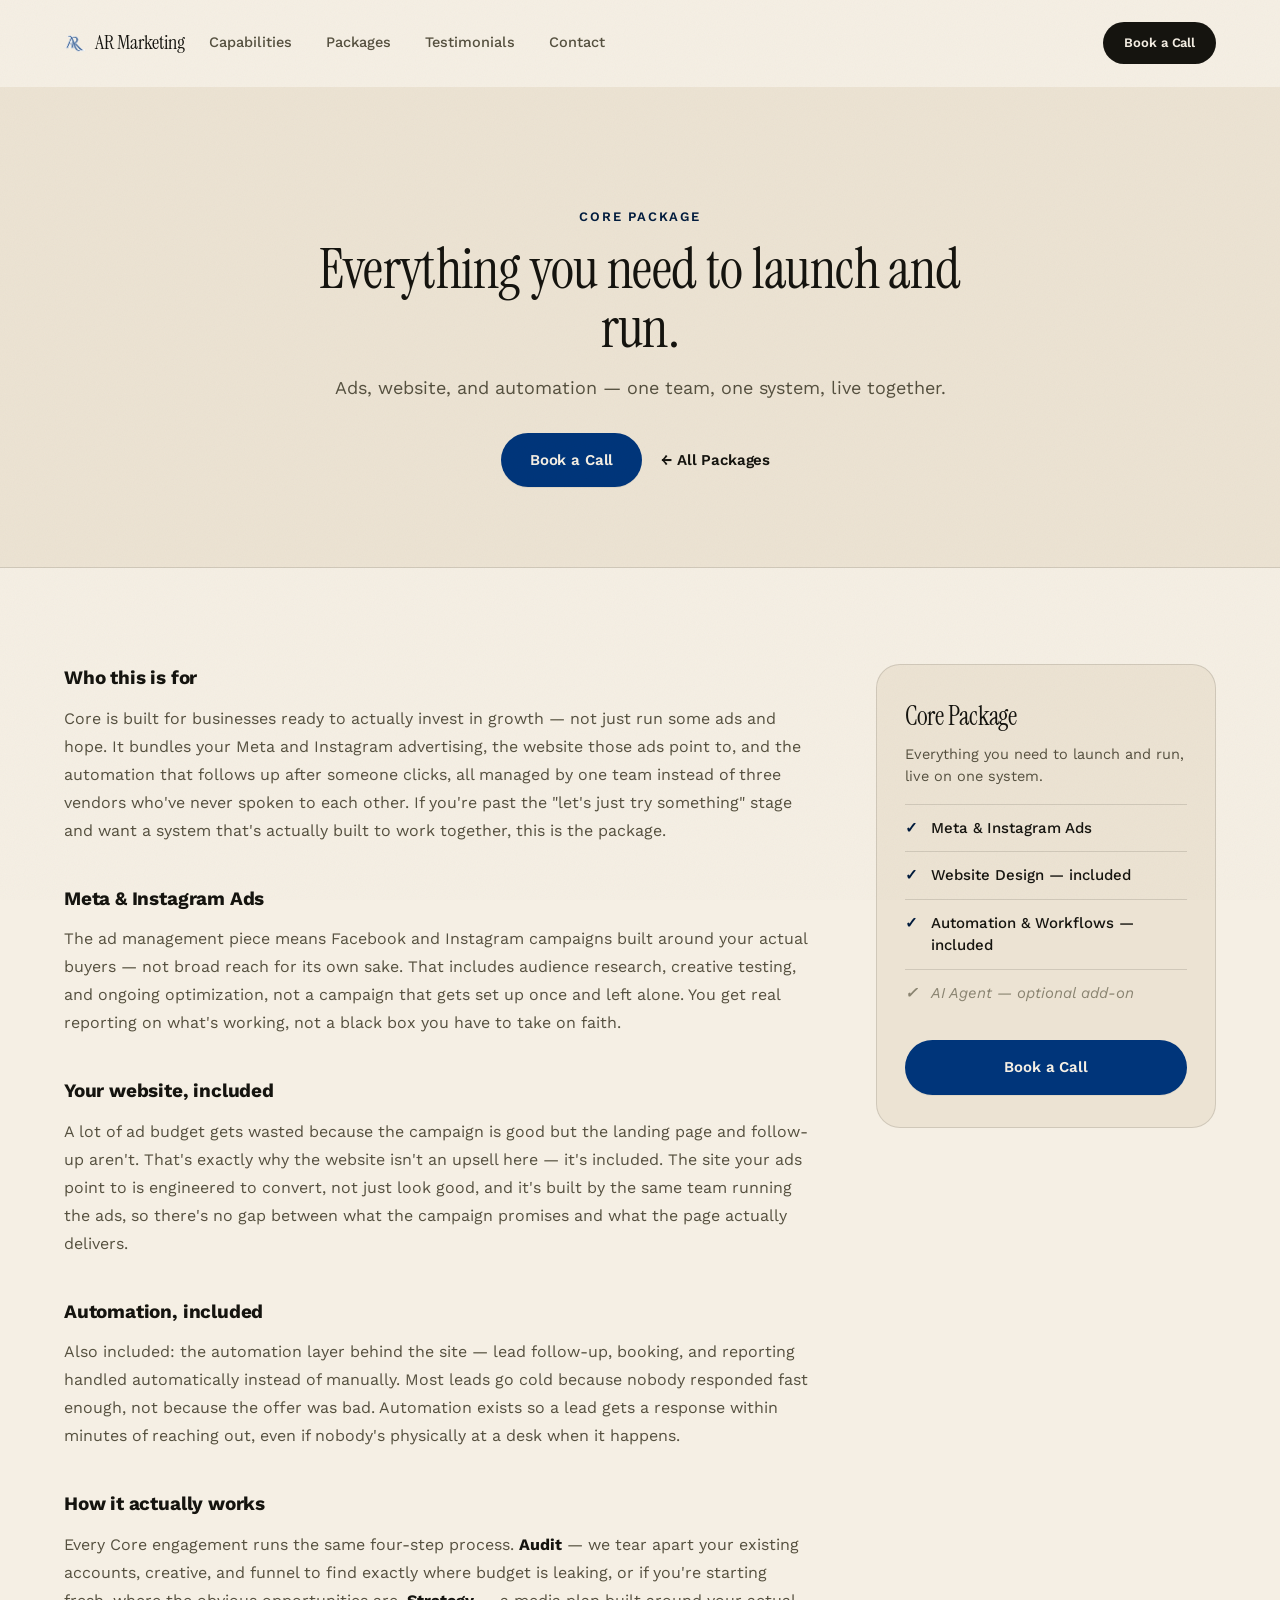
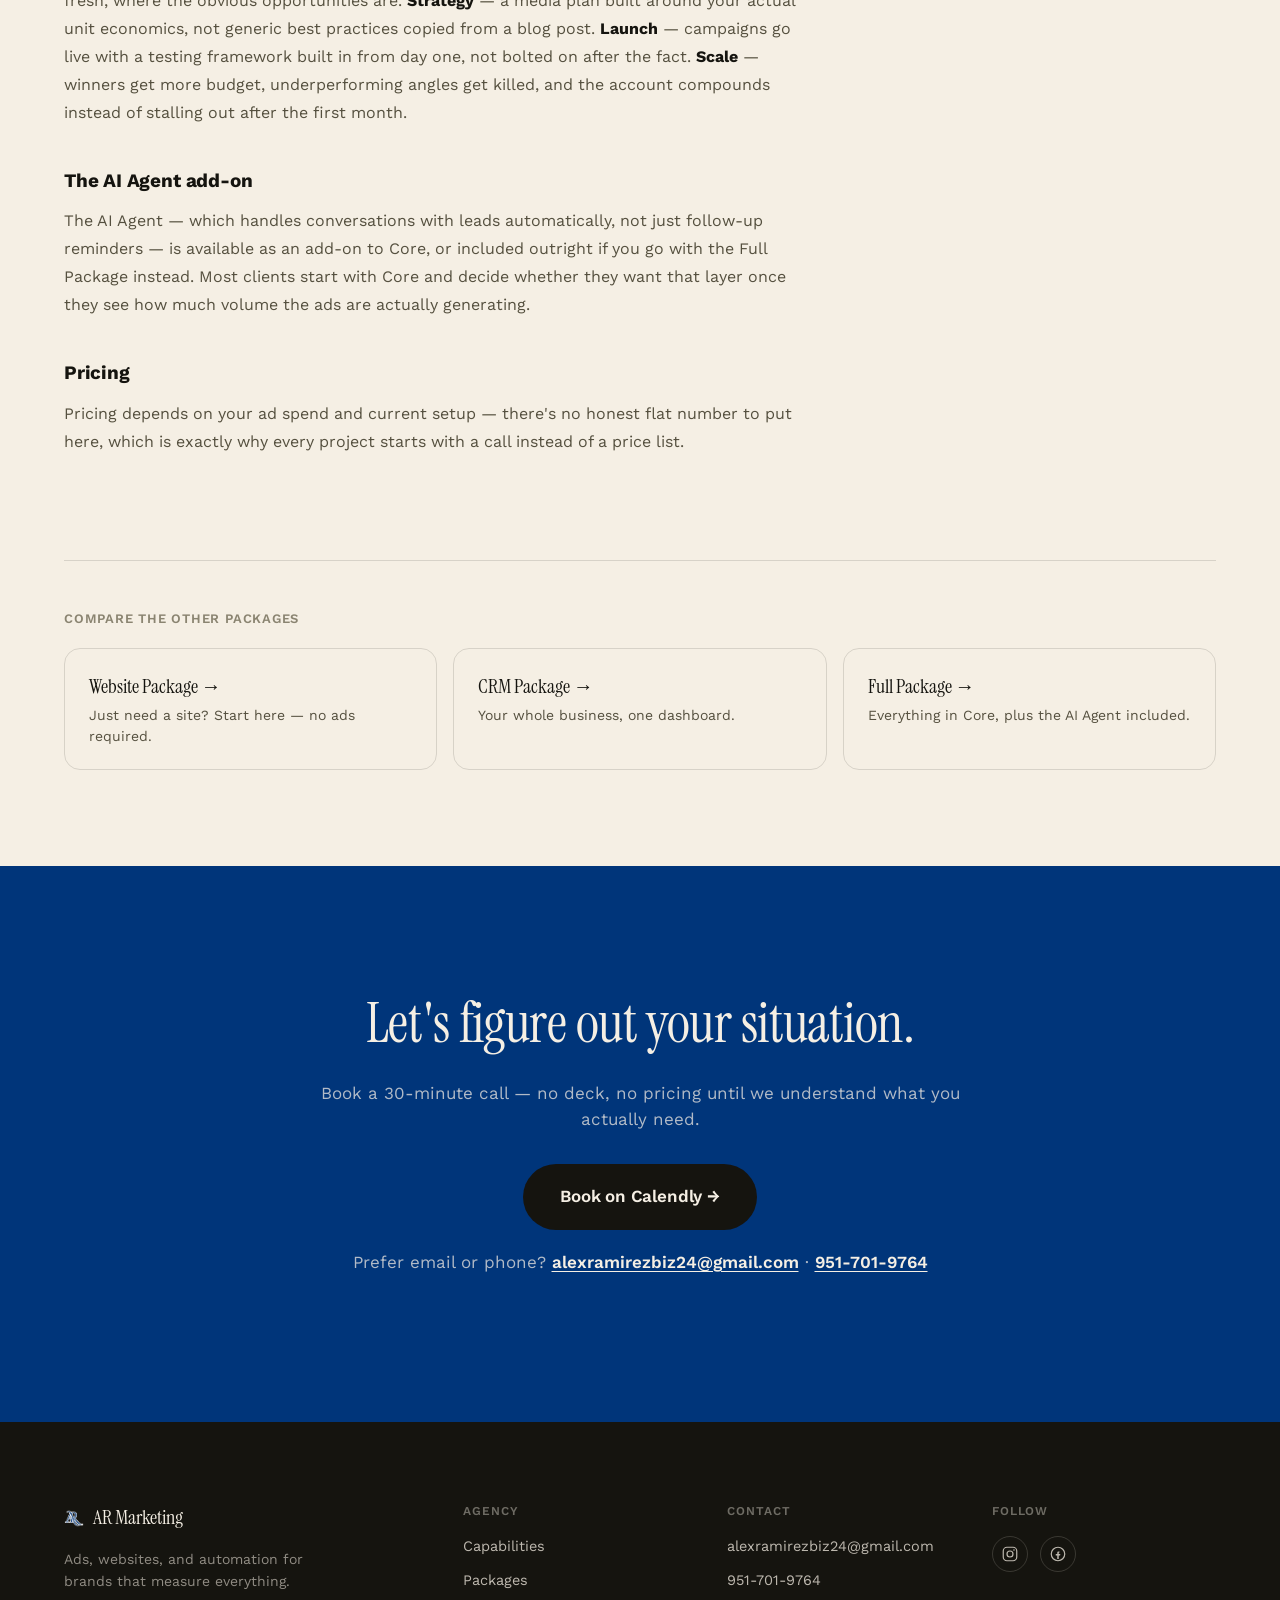
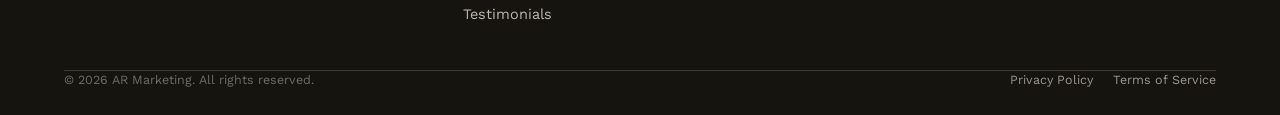
==== core-package.html @ 1402727a "Initial commit: AR Marketing website Full marketing site for AR Marketing (ad agency) — homepage plu" ====
<!DOCTYPE html>
<html lang="en">
<head>
<meta charset="UTF-8">
<meta name="viewport" content="width=device-width, initial-scale=1.0">
<title>Core Package — AR Marketing</title>
<meta name="description" content="Meta and Instagram ads, your website, and the automation behind it — all built and managed by one team. The full growth system, minus the AI Agent.">
<link rel="canonical" href="https://www.armarketingteam.agency/core-package.html">

<link rel="icon" type="image/png" href="favicon.png">
<link rel="apple-touch-icon" href="apple-touch-icon.png">
<link rel="manifest" href="site.webmanifest">
<meta name="theme-color" content="#00357A">

<meta property="og:type" content="website">
<meta property="og:site_name" content="AR Marketing">
<meta property="og:title" content="Core Package — AR Marketing">
<meta property="og:description" content="Meta and Instagram ads, your website, and the automation behind it — all built and managed by one team.">
<meta property="og:url" content="https://www.armarketingteam.agency/core-package.html">
<meta property="og:image" content="https://www.armarketingteam.agency/assets/og-image.png">
<meta property="og:image:width" content="1200">
<meta property="og:image:height" content="630">

<link rel="preconnect" href="https://fonts.googleapis.com">
<link rel="preconnect" href="https://fonts.gstatic.com" crossorigin>
<link href="https://fonts.googleapis.com/css2?family=Instrument+Serif:ital@0;1&family=Work+Sans:wght@400;500;600;700&display=swap" rel="stylesheet">
<link rel="stylesheet" href="styles.min.css?v=11">

<script type="application/ld+json">
{
  "@context": "https://schema.org",
  "@type": "Service",
  "name": "Core Package",
  "serviceType": "Social Media Advertising, Website Design, Marketing Automation",
  "description": "Meta and Instagram ads, your website, and the automation behind it — all built and managed by one team.",
  "url": "https://www.armarketingteam.agency/core-package.html",
  "provider": {
    "@type": "AdvertisingAgency",
    "name": "AR Marketing",
    "url": "https://www.armarketingteam.agency/",
    "telephone": "+1-951-701-9764"
  },
  "areaServed": {
    "@type": "State",
    "name": "Southern California"
  }
}
</script>
<script type="application/ld+json">
{
  "@context": "https://schema.org",
  "@type": "BreadcrumbList",
  "itemListElement": [
    {
      "@type": "ListItem",
      "position": 1,
      "name": "Home",
      "item": "https://www.armarketingteam.agency/"
    },
    {
      "@type": "ListItem",
      "position": 2,
      "name": "Packages",
      "item": "https://www.armarketingteam.agency/#packages"
    },
    {
      "@type": "ListItem",
      "position": 3,
      "name": "Core Package",
      "item": "https://www.armarketingteam.agency/core-package.html"
    }
  ]
}
</script>
</head>
<body>

<div class="grain" aria-hidden="true"></div>

<header class="nav" id="nav">
  <div class="nav__inner">
    <a href="index.html" class="logo" aria-label="AR Marketing home">
      <img src="assets/brand/icon-transparent.png" width="22" height="22" alt="" aria-hidden="true" class="logo__mark">
      <span>AR Marketing</span>
    </a>
    <nav class="nav__links" aria-label="Primary">
      <a href="index.html#capabilities">Capabilities</a>
      <a href="index.html#packages">Packages</a>
      <a href="index.html#testimonials">Testimonials</a>
      <a href="index.html#cta">Contact</a>
    </nav>
    <a href="https://calendly.com/alexramirezbiz24/30min" target="_blank" rel="noopener" class="btn btn--small btn--ink nav__cta">Book a Call</a>
    <button class="nav__toggle" id="navToggle" aria-label="Toggle menu" aria-expanded="false" aria-controls="navMobile">
      <span></span><span></span>
    </button>
  </div>
  <nav class="nav__mobile" id="navMobile" aria-label="Mobile">
    <a href="index.html#capabilities">Capabilities</a>
    <a href="index.html#packages">Packages</a>
    <a href="index.html#testimonials">Testimonials</a>
    <a href="index.html#cta">Contact</a>
  </nav>
</header>

<main>
  <section class="package-hero">
    <div class="package-hero__inner">
      <p class="eyebrow">Core Package</p>
      <h1>Everything you need to launch and run.</h1>
      <p class="package-hero__tagline">Ads, website, and automation — one team, one system, live together.</p>
      <div class="package-hero__actions">
        <a href="https://calendly.com/alexramirezbiz24/30min" target="_blank" rel="noopener" class="btn btn--signal">Book a Call</a>
        <a href="index.html#packages" class="btn btn--ghost">← All Packages</a>
      </div>
    </div>
  </section>

  <section class="package-detail">
    <div class="package-detail__inner">
      <div class="package-detail__prose">
        <h2>Who this is for</h2>
        <p>Core is built for businesses ready to actually invest in growth — not just run some ads and hope. It bundles your Meta and Instagram advertising, the website those ads point to, and the automation that follows up after someone clicks, all managed by one team instead of three vendors who've never spoken to each other. If you're past the "let's just try something" stage and want a system that's actually built to work together, this is the package.</p>

        <h2>Meta &amp; Instagram Ads</h2>
        <p>The ad management piece means Facebook and Instagram campaigns built around your actual buyers — not broad reach for its own sake. That includes audience research, creative testing, and ongoing optimization, not a campaign that gets set up once and left alone. You get real reporting on what's working, not a black box you have to take on faith.</p>

        <h2>Your website, included</h2>
        <p>A lot of ad budget gets wasted because the campaign is good but the landing page and follow-up aren't. That's exactly why the website isn't an upsell here — it's included. The site your ads point to is engineered to convert, not just look good, and it's built by the same team running the ads, so there's no gap between what the campaign promises and what the page actually delivers.</p>

        <h2>Automation, included</h2>
        <p>Also included: the automation layer behind the site — lead follow-up, booking, and reporting handled automatically instead of manually. Most leads go cold because nobody responded fast enough, not because the offer was bad. Automation exists so a lead gets a response within minutes of reaching out, even if nobody's physically at a desk when it happens.</p>

        <h2>How it actually works</h2>
        <p>Every Core engagement runs the same four-step process. <strong>Audit</strong> — we tear apart your existing accounts, creative, and funnel to find exactly where budget is leaking, or if you're starting fresh, where the obvious opportunities are. <strong>Strategy</strong> — a media plan built around your actual unit economics, not generic best practices copied from a blog post. <strong>Launch</strong> — campaigns go live with a testing framework built in from day one, not bolted on after the fact. <strong>Scale</strong> — winners get more budget, underperforming angles get killed, and the account compounds instead of stalling out after the first month.</p>

        <h2>The AI Agent add-on</h2>
        <p>The AI Agent — which handles conversations with leads automatically, not just follow-up reminders — is available as an add-on to Core, or included outright if you go with the Full Package instead. Most clients start with Core and decide whether they want that layer once they see how much volume the ads are actually generating.</p>

        <h2>Pricing</h2>
        <p>Pricing depends on your ad spend and current setup — there's no honest flat number to put here, which is exactly why every project starts with a call instead of a price list.</p>
      </div>

      <aside class="package-summary">
        <h3>Core Package</h3>
        <p class="package-summary__tagline">Everything you need to launch and run, live on one system.</p>
        <ul class="package-card__list">
          <li>Meta &amp; Instagram Ads</li>
          <li>Website Design — included</li>
          <li>Automation &amp; Workflows — included</li>
          <li class="is-muted">AI Agent — optional add-on</li>
        </ul>
        <a href="https://calendly.com/alexramirezbiz24/30min" target="_blank" rel="noopener" class="btn btn--signal package-summary__cta">Book a Call</a>
      </aside>
    </div>

    <div class="package-crosslinks">
      <p class="package-crosslinks__label">Compare the other packages</p>
      <div class="package-crosslinks__grid">
        <a href="website-package.html" class="package-crosslink">
          <span class="package-crosslink__name">Website Package →</span>
          <span class="package-crosslink__desc">Just need a site? Start here — no ads required.</span>
        </a>
        <a href="crm-package.html" class="package-crosslink">
          <span class="package-crosslink__name">CRM Package →</span>
          <span class="package-crosslink__desc">Your whole business, one dashboard.</span>
        </a>
        <a href="full-package.html" class="package-crosslink">
          <span class="package-crosslink__name">Full Package →</span>
          <span class="package-crosslink__desc">Everything in Core, plus the AI Agent included.</span>
        </a>
      </div>
    </div>
  </section>

  <section class="cta" id="cta">
    <div class="cta__inner">
      <h2 class="reveal">Let's figure out your situation.</h2>
      <p class="reveal" data-delay="1">Book a 30-minute call — no deck, no pricing until we understand what you actually need.</p>
      <div class="cta__actions reveal" data-delay="2">
        <a href="https://calendly.com/alexramirezbiz24/30min" target="_blank" rel="noopener" class="btn btn--ink btn--large">Book on Calendly →</a>
      </div>
      <p class="cta__alt reveal" data-delay="3">
        Prefer email or phone? <a href="mailto:alexramirezbiz24@gmail.com">alexramirezbiz24@gmail.com</a> · <a href="tel:+19517019764">951-701-9764</a>
      </p>
    </div>
  </section>
</main>

<footer class="footer">
  <div class="footer__inner">
    <div class="footer__brand">
      <a href="index.html" class="logo logo--light">
        <img src="assets/brand/icon-transparent.png" width="20" height="20" alt="" aria-hidden="true" class="logo__mark">
        <span>AR Marketing</span>
      </a>
      <p>Ads, websites, and automation for brands that measure everything.</p>
    </div>
    <div class="footer__col">
      <h4>Agency</h4>
      <a href="index.html#capabilities">Capabilities</a>
      <a href="index.html#packages">Packages</a>
      <a href="index.html#testimonials">Testimonials</a>
    </div>
    <div class="footer__col">
      <h4>Contact</h4>
      <a href="mailto:alexramirezbiz24@gmail.com">alexramirezbiz24@gmail.com</a>
      <a href="tel:+19517019764">951-701-9764</a>
    </div>
    <div class="footer__col">
      <h4>Follow</h4>
      <div class="footer__social">
        <a href="https://www.instagram.com/armarketing_team/" target="_blank" rel="noopener" aria-label="AR Marketing on Instagram">
          <svg width="18" height="18" viewBox="0 0 24 24" fill="none" aria-hidden="true">
            <rect x="3" y="3" width="18" height="18" rx="5" stroke="currentColor" stroke-width="1.6"/>
            <circle cx="12" cy="12" r="4" stroke="currentColor" stroke-width="1.6"/>
            <circle cx="17.3" cy="6.7" r="1.1" fill="currentColor"/>
          </svg>
        </a>
        <a href="https://www.facebook.com/profile.php?id=61578118346099" target="_blank" rel="noopener" aria-label="AR Marketing on Facebook">
          <svg width="18" height="18" viewBox="0 0 24 24" fill="none" aria-hidden="true">
            <circle cx="12" cy="12" r="9" stroke="currentColor" stroke-width="1.6"/>
            <path d="M14 8.5h-1.5a1.5 1.5 0 0 0-1.5 1.5v2H9v2h2v4.5h2V14h1.8l.3-2H13v-1.5a.5.5 0 0 1 .5-.5H14V8.5z" fill="currentColor"/>
          </svg>
        </a>
      </div>
    </div>
  </div>
  <div class="footer__bottom footer__bottom--standalone">
    <span>© 2026 AR Marketing. All rights reserved.</span>
    <span class="footer__legal-links">
      <a href="privacy.html">Privacy Policy</a>
      <a href="terms.html">Terms of Service</a>
    </span>
  </div>
</footer>

<script src="script.min.js"></script>

<!-- Calendly badge widget begin -->
<link href="https://assets.calendly.com/assets/external/widget.css" rel="stylesheet">
<script src="https://assets.calendly.com/assets/external/widget.js" type="text/javascript" async></script>
<script type="text/javascript">window.onload = function() { Calendly.initBadgeWidget({ url: 'https://calendly.com/alexramirezbiz24/30min', text: 'Schedule time with me', color: '#00357A', textColor: '#F5EFE4', branding: true }); }</script>
<!-- Calendly badge widget end -->
</body>
</html>
---- styles.min.css ----
:root{--paper:#F5EFE4;--paper-dim:#ECE3D3;--ink:#15140F;--ink-soft:#55503F;--ink-faint:#8A8471;--signal:#00357A;--signal-dark:#001B3D;--signal-light:#8CA4C3;--line:rgba(21,20,15,0.13);--line-light:rgba(245,239,228,0.16);--font-display:'Instrument Serif','Iowan Old Style',serif;--font-body:'Work Sans',-apple-system,sans-serif;--container:1240px;--pad:clamp(24px,5vw,64px);--ease:cubic-bezier(0.16,1,0.3,1)}*{box-sizing:border-box}html{scroll-behavior:smooth}@media (prefers-reduced-motion:reduce){html{scroll-behavior:auto}*,*::before,*::after{animation-duration:0.001ms !important;animation-iteration-count:1 !important;transition-duration:0.001ms !important;scroll-behavior:auto !important}}body{margin:0;background:var(--paper);color:var(--ink);font-family:var(--font-body);font-size:16px;line-height:1.5;-webkit-font-smoothing:antialiased;overflow-x:hidden}::selection{background:var(--signal);color:var(--paper)}a{color:inherit;text-decoration:none}h1,h2,h3{font-family:var(--font-display);font-weight:400;margin:0;color:var(--ink);letter-spacing:-0.01em}em{font-style:italic;color:var(--signal-dark)}p{margin:0}img,svg{display:block;max-width:100%}.grain{position:fixed;inset:0;pointer-events:none;z-index:999;opacity:0.045;mix-blend-mode:multiply;background-image:url("data:image/svg+xml,%3Csvg xmlns='http://www.w3.org/2000/svg' width='120' height='120'%3E%3Cfilter id='n'%3E%3CfeTurbulence type='fractalNoise' baseFrequency='0.9' numOctaves='2' stitchTiles='stitch'/%3E%3C/filter%3E%3Crect width='100%25' height='100%25' filter='url(%23n)'/%3E%3C/svg%3E")}.eyebrow{font-size:13px;font-weight:600;letter-spacing:0.14em;text-transform:uppercase;color:var(--signal-dark);margin:0 0 14px}.reveal{opacity:0;transform:translateY(22px);transition:opacity 0.8s var(--ease),transform 0.8s var(--ease);transition-delay:calc(var(--d,0) * 90ms)}.reveal.is-visible{opacity:1;transform:translateY(0)}.btn{display:inline-flex;align-items:center;gap:8px;padding:15px 28px;border-radius:100px;font-family:var(--font-body);font-weight:600;font-size:15px;letter-spacing:-0.01em;border:1px solid transparent;transition:transform 0.35s var(--ease),box-shadow 0.35s var(--ease),background 0.3s var(--ease),color 0.3s var(--ease);cursor:pointer;white-space:nowrap}.btn:hover{transform:translateY(-2px)}.btn:active{transform:translateY(0)}.btn--signal{background:var(--signal);color:var(--paper);box-shadow:0 1px 0 rgba(21,20,15,0.06)}.btn--signal:hover{background:var(--signal-dark);color:var(--paper);box-shadow:0 10px 24px -8px rgba(0,27,61,0.55)}.btn--ink{background:var(--ink);color:var(--paper)}.btn--ink:hover{background:var(--signal-light);color:var(--ink);box-shadow:0 10px 24px -8px rgba(140,164,195,0.45)}.btn--ghost{background:transparent;color:var(--ink);padding-left:8px;padding-right:8px}.btn--ghost:hover{color:var(--signal-dark);transform:translateX(2px)}.btn--outline{background:transparent;color:var(--ink);border-color:var(--ink)}.btn--outline:hover{background:var(--ink);color:var(--paper);box-shadow:0 10px 24px -10px rgba(21,20,15,0.5)}.btn--small{padding:10px 20px;font-size:13px}.btn--large{padding:19px 36px;font-size:17px}.nav{position:sticky;top:0;z-index:100;padding:22px var(--pad);transition:padding 0.35s var(--ease),background 0.35s var(--ease),box-shadow 0.35s var(--ease),border-color .35s var(--ease);border-bottom:1px solid transparent}.nav.is-scrolled{padding-top:14px;padding-bottom:14px;background:rgba(245,239,228,0.82);backdrop-filter:blur(14px) saturate(140%);-webkit-backdrop-filter:blur(14px) saturate(140%);border-bottom-color:var(--line)}.nav__inner{max-width:var(--container);margin:0 auto;display:flex;align-items:center;justify-content:space-between;gap:24px}.logo{display:inline-flex;align-items:center;gap:9px;font-family:var(--font-display);font-size:clamp(17px,1.6vw,21px);white-space:nowrap;color:var(--ink)}.logo__mark{flex-shrink:0;object-fit:contain}.logo--light{color:var(--paper)}.nav__links{display:flex;gap:34px;font-size:14.5px;font-weight:500;color:var(--ink-soft)}.nav__links a{position:relative;transition:color 0.25s var(--ease)}.nav__links a:hover{color:var(--ink)}.nav__links a::after{content:"";position:absolute;left:0;right:0;bottom:-5px;height:1px;background:var(--signal-dark);transform:scaleX(0);transform-origin:left;transition:transform 0.3s var(--ease)}.nav__links a:hover::after{transform:scaleX(1)}.nav__cta{margin-left:auto}.nav__toggle{display:none;flex-direction:column;gap:5px;width:30px;background:none;border:none;cursor:pointer;padding:6px 0}.nav__toggle span{display:block;height:1.5px;background:var(--ink);transition:transform 0.3s var(--ease),opacity 0.3s var(--ease)}.nav__toggle[aria-expanded="true"] span:first-child{transform:translateY(3.25px) rotate(45deg)}.nav__toggle[aria-expanded="true"] span:last-child{transform:translateY(-3.25px) rotate(-45deg)}.nav__mobile{display:none;flex-direction:column;gap:2px;max-height:0;overflow:hidden;visibility:hidden;transition:max-height 0.4s var(--ease),visibility 0s 0.4s}.nav__mobile a{padding:14px 4px;border-bottom:1px solid var(--line);font-size:16px;font-weight:500}.nav__mobile.is-open{max-height:260px;visibility:visible;transition:max-height 0.4s var(--ease)}.hero{position:relative;padding:clamp(48px,8vw,96px) var(--pad) clamp(64px,9vw,120px);overflow:hidden}.hero__inner{max-width:var(--container);margin:0 auto;display:grid;grid-template-columns:1.1fr 0.9fr;gap:40px;align-items:center}.hero__title{font-size:clamp(48px,6.4vw,92px);line-height:0.98;margin:0 0 28px}.hero__sub{max-width:440px;font-size:18px;line-height:1.6;color:var(--ink-soft);margin-bottom:36px}.hero__actions{display:flex;align-items:center;gap:8px;flex-wrap:wrap}.hero__deco{position:relative;height:480px}.deco-blob{position:absolute;top:50%;left:50%;width:460px;height:460px;transform:translate(-50%,-50%);background:radial-gradient(circle at 35% 30%,rgba(0,53,122,0.30),rgba(0,53,122,0) 65%);border-radius:50%;filter:blur(4px)}.deco-ring{position:absolute;top:50%;left:50%;width:380px;height:380px;transform:translate(-50%,-50%);color:var(--ink);opacity:0.14;animation:spin 40s linear infinite}@keyframes spin{to{transform:translate(-50%,-50%) rotate(360deg)}}.deco-card{position:absolute;background:var(--paper);border:1px solid var(--line);border-radius:16px;padding:16px 20px;box-shadow:0 18px 40px -18px rgba(21,20,15,0.22);display:flex;flex-direction:column;gap:4px;animation:float 7s ease-in-out infinite}.deco-card__label{font-size:11px;font-weight:600;letter-spacing:0.08em;text-transform:uppercase;color:var(--ink-faint)}.deco-card__value{font-family:var(--font-display);font-size:26px;color:var(--signal-dark)}.deco-card--1{top:6%;right:4%;animation-delay:0s}.deco-card--2{top:46%;left:0%;animation-delay:1.4s}.deco-card--3{bottom:4%;right:12%;animation-delay:2.8s}@keyframes float{0%,100%{transform:translateY(0)}50%{transform:translateY(-10px)}}.marquee{border-top:1px solid var(--line);border-bottom:1px solid var(--line);overflow:hidden;background:var(--paper-dim);padding:16px 0}.marquee__track{display:flex;gap:14px;width:max-content;animation:marquee 32s linear infinite;font-size:13px;font-weight:600;letter-spacing:0.08em;color:var(--ink-faint);white-space:nowrap}.marquee__track span:nth-child(2n){color:var(--signal-dark)}@keyframes marquee{from{transform:translateX(0)}to{transform:translateX(-50%)}}.stats{padding:clamp(56px,7vw,88px) var(--pad);max-width:var(--container);margin:0 auto}.stats__inner{display:grid;grid-template-columns:repeat(3,1fr)}.stat{padding:0 24px;border-left:1px solid var(--line);display:flex;flex-direction:column;gap:6px}.stat:first-child{border-left:none;padding-left:0}.stat__num{font-family:var(--font-display);font-size:clamp(38px,4.4vw,58px);color:var(--ink)}.stat__label{font-size:13.5px;color:var(--ink-soft);font-weight:500}.benchmarks{padding:clamp(48px,6vw,72px) 0;background:var(--paper-dim);border-top:1px solid var(--line);border-bottom:1px solid var(--line)}.benchmarks__grid{max-width:640px;margin:0 auto;padding:0 var(--pad);display:grid;grid-template-columns:repeat(2,1fr);gap:32px}.benchmark{display:flex;flex-direction:column;gap:8px}.benchmark__value{font-family:var(--font-display);font-size:clamp(34px,4vw,50px);color:var(--signal-dark);display:inline-flex;align-items:baseline}.benchmark__value .stat__num{color:inherit;font-size:inherit}.benchmark__label{font-size:13.5px;color:var(--ink-soft);font-weight:500;max-width:220px}.benchmarks__footnote{max-width:var(--container);margin:28px auto 0;padding:0 var(--pad);font-size:13px;line-height:1.6;color:var(--ink-faint)}.benchmarks__footnote a{color:var(--signal-dark);font-weight:600}.benchmarks__footnote a:hover{color:var(--ink)}.section-head{max-width:var(--container);margin:0 auto;padding:0 var(--pad);margin-bottom:48px}.section-head h2{font-size:clamp(32px,4vw,48px);line-height:1.08;max-width:640px}.services{padding:clamp(56px,8vw,100px) 0}.services__grid{max-width:var(--container);margin:0 auto;padding:0 var(--pad);display:grid;grid-template-columns:repeat(3,1fr);gap:20px}.card{background:var(--paper-dim);border:1px solid var(--line);border-radius:20px;padding:30px 26px;display:flex;flex-direction:column;gap:14px;transition:transform 0.4s var(--ease),box-shadow 0.4s var(--ease),background 0.4s var(--ease)}.card:hover{transform:translateY(-6px);background:var(--paper);box-shadow:0 22px 44px -22px rgba(21,20,15,0.28)}.services__grid .card:nth-child(2){transform:translateY(-22px)}.services__grid .card:nth-child(2):hover{transform:translateY(-28px)}.card__index{font-family:var(--font-display);font-size:15px;color:var(--signal-dark)}.card h3{font-size:23px}.card p{font-size:14.5px;line-height:1.55;color:var(--ink-soft)}.packages{padding:clamp(56px,8vw,100px) 0 clamp(48px,6vw,72px)}.packages__intro{font-size:16px;line-height:1.6;color:var(--ink-soft);max-width:560px;margin-top:18px}.packages__grid{max-width:var(--container);margin:0 auto;padding:0 var(--pad);display:grid;grid-template-columns:repeat(4,1fr);gap:20px}.package-card{position:relative;background:var(--paper-dim);border:1px solid var(--line);border-radius:24px;padding:30px 24px;display:flex;flex-direction:column;gap:16px;transition:transform 0.4s var(--ease),box-shadow 0.4s var(--ease),border-color 0.4s var(--ease)}.package-card:hover{transform:translateY(-6px);border-color:var(--signal);box-shadow:0 24px 48px -24px rgba(21,20,15,0.24)}.package-card--highlight{background:var(--ink);border-color:var(--ink)}.package-card--highlight h3,.package-card--highlight .package-card__tagline{color:var(--paper)}.package-card--highlight .package-card__list li{color:rgba(245,239,228,0.82);border-top-color:var(--line-light)}.package-card__badge{position:absolute;top:-13px;left:24px;background:var(--signal);color:var(--paper);font-size:12px;font-weight:700;letter-spacing:0.05em;text-transform:uppercase;padding:6px 14px;border-radius:100px}.package-card h3{font-size:clamp(21px,1.7vw,26px)}.package-card__tagline{font-size:15px;color:var(--ink-soft);line-height:1.5;margin-top:-6px}.package-card__list{list-style:none;margin:0;padding:0;display:flex;flex-direction:column}.package-card__list li{padding:12px 0;border-top:1px solid var(--line);font-size:15px;font-weight:500;color:var(--ink);padding-left:26px;position:relative}.package-card__list li::before{content:"✓";position:absolute;left:0;color:var(--signal-dark);font-weight:700}.package-card--highlight .package-card__list li::before{color:var(--signal-light)}.package-card__list li.is-muted{color:var(--ink-faint);font-weight:400;font-style:italic}.package-card__list li.is-muted::before{color:var(--ink-faint)}.package-card__arrow{align-self:flex-end;margin-top:auto;width:42px;height:42px;border-radius:50%;border:1px solid var(--line);display:flex;align-items:center;justify-content:center;color:var(--ink-faint);transition:transform 0.4s var(--ease),background 0.35s var(--ease),border-color 0.35s var(--ease),color 0.35s var(--ease)}.package-card:hover .package-card__arrow{background:var(--signal);border-color:var(--signal);color:var(--paper);transform:translate(4px,-4px)}.package-card--highlight .package-card__arrow{border-color:var(--line-light);color:rgba(245,239,228,0.55)}.package-card--highlight:hover .package-card__arrow{background:var(--signal-light);border-color:var(--signal-light);color:var(--ink)}.packages__note{max-width:var(--container);margin:32px auto 0;padding:0 var(--pad);font-size:14.5px;color:var(--ink-soft)}.packages__note a{color:var(--signal-dark);font-weight:600;transition:color 0.25s var(--ease)}.packages__note a:hover{color:var(--ink)}.package-hero{padding:clamp(64px,10vw,120px) var(--pad) clamp(48px,7vw,80px);text-align:center;background:var(--paper-dim);border-bottom:1px solid var(--line)}.package-hero__inner{max-width:680px;margin:0 auto}.package-hero__inner h1{font-size:clamp(34px,5vw,56px);line-height:1.05;margin:8px 0 16px}.package-hero__tagline{font-size:18px;color:var(--ink-soft);line-height:1.5;margin-bottom:32px}.package-hero__actions{display:flex;align-items:center;justify-content:center;gap:10px;flex-wrap:wrap}.package-detail{padding:clamp(56px,8vw,96px) var(--pad)}.package-detail__inner{max-width:var(--container);margin:0 auto;display:grid;grid-template-columns:1fr 340px;gap:64px}.package-detail__prose h2{font-family:var(--font-body);font-size:19px;font-weight:700;margin:40px 0 12px}.package-detail__prose h2:first-child{margin-top:0}.package-detail__prose p{font-size:16px;line-height:1.75;color:var(--ink-soft);margin:0 0 16px}.package-detail__prose strong{color:var(--ink);font-weight:700}.package-summary{position:sticky;top:100px;align-self:start;background:var(--paper-dim);border:1px solid var(--line);border-radius:24px;padding:32px 28px;display:flex;flex-direction:column;gap:16px}.package-summary--highlight{background:var(--ink);border-color:var(--ink)}.package-summary--highlight h3,.package-summary--highlight .package-summary__tagline{color:var(--paper)}.package-summary--highlight .package-card__list li{color:rgba(245,239,228,0.82);border-top-color:var(--line-light)}.package-summary--highlight .package-card__list li::before{color:var(--signal-light)}.package-summary h3{font-size:26px}.package-summary__tagline{font-size:14.5px;color:var(--ink-soft);line-height:1.5;margin-top:-8px}.package-summary__cta{justify-content:center;margin-top:8px}.package-crosslinks{max-width:var(--container);margin:clamp(56px,7vw,88px) auto 0;border-top:1px solid var(--line);padding-top:clamp(32px,5vw,48px)}.package-crosslinks__label{font-size:13px;font-weight:600;letter-spacing:0.06em;text-transform:uppercase;color:var(--ink-faint);margin-bottom:20px}.package-crosslinks__grid{display:grid;grid-template-columns:repeat(3,1fr);gap:16px}.package-crosslink{display:flex;flex-direction:column;gap:4px;padding:22px 24px;border:1px solid var(--line);border-radius:16px;transition:border-color 0.25s var(--ease),transform 0.25s var(--ease)}.package-crosslink:hover{border-color:var(--signal);transform:translateY(-2px)}.package-crosslink__name{font-family:var(--font-display);font-size:20px;color:var(--ink)}.package-crosslink__desc{font-size:14px;color:var(--ink-soft)}.process{padding:clamp(56px,8vw,100px) 0;background:var(--paper-dim);border-top:1px solid var(--line);border-bottom:1px solid var(--line)}.process__list{max-width:var(--container);margin:0 auto;padding:0 var(--pad);list-style:none;display:grid;grid-template-columns:repeat(4,1fr);gap:0;position:relative}.process__step{position:relative;padding:28px 24px 0 0;border-top:2px solid var(--ink)}.process__num{display:block;font-family:var(--font-display);font-size:40px;color:var(--signal);-webkit-text-stroke:1.4px var(--ink);margin-bottom:10px}.process__step h3{font-size:20px;margin-bottom:8px}.process__step p{font-size:14px;color:var(--ink-soft);line-height:1.55;max-width:240px}.references{background:var(--ink);padding:clamp(64px,8vw,110px) var(--pad)}.references .section-head{text-align:center;margin-bottom:44px}.references .section-head h2{color:var(--paper);margin:0 auto}.eyebrow--onink{color:var(--signal-light)}.references__intro{font-size:16px;line-height:1.6;color:rgba(245,239,228,0.62);max-width:460px;margin:16px auto 0}.references__grid{max-width:var(--container);margin:0 auto;padding:0 var(--pad);display:grid;grid-template-columns:repeat(3,1fr);gap:20px}.reference-card{background:rgba(245,239,228,0.04);border:1px solid var(--line-light);border-radius:24px;padding:34px 30px;display:flex;flex-direction:column;overflow:hidden;transition:transform 0.4s var(--ease),background 0.4s var(--ease)}.reference-card__shot{margin:-34px -30px 22px;aspect-ratio:8 / 5;overflow:hidden;background:var(--ink)}.reference-card__shot img{width:100%;height:100%;object-fit:cover;display:block;transition:transform 0.5s var(--ease)}.reference-card:hover .reference-card__shot img{transform:scale(1.04)}.reference-card:hover{transform:translateY(-4px);background:rgba(245,239,228,0.07)}.reference-card__meta{font-size:12px;font-weight:600;letter-spacing:0.06em;text-transform:uppercase;color:var(--signal-light);margin-bottom:12px}.reference-card__name{font-size:clamp(24px,2.4vw,28px);color:var(--paper);margin-bottom:12px}.reference-card__body{font-size:14.5px;line-height:1.6;color:rgba(245,239,228,0.68);margin:0 0 10px;flex-grow:1}.reference-card__owner{font-size:13px;font-weight:600;color:var(--paper);margin:0 0 22px}.reference-card__actions{display:flex;align-items:center;gap:10px;flex-wrap:wrap}.btn--outline-light{border-color:var(--line-light);color:var(--paper)}.btn--outline-light:hover{background:var(--paper);color:var(--ink);box-shadow:0 10px 24px -10px rgba(0,0,0,0.4)}.faq{padding:clamp(56px,8vw,96px) var(--pad)}.faq__list{max-width:760px;margin:0 auto;display:flex;flex-direction:column;gap:12px}.faq__item{border:1px solid var(--line);border-radius:16px;background:var(--paper-dim);padding:6px 24px;transition:background 0.3s var(--ease)}.faq__item[open]{background:var(--paper)}.faq__item summary{list-style:none;cursor:pointer;padding:18px 32px 18px 0;position:relative;font-weight:600;font-size:16px;color:var(--ink)}.faq__item summary::-webkit-details-marker{display:none}.faq__item summary::after{content:"+";position:absolute;right:0;top:50%;transform:translateY(-50%);font-family:var(--font-display);font-size:24px;color:var(--signal);transition:transform 0.3s var(--ease)}.faq__item[open] summary::after{content:"+";transform:translateY(-50%) rotate(45deg)}.faq__item p{font-size:14.5px;line-height:1.65;color:var(--ink-soft);margin:0 0 22px;max-width:62ch}.cta{background:var(--signal);padding:clamp(64px,9vw,120px) var(--pad);text-align:center}.cta__inner{max-width:640px;margin:0 auto}.cta h2{font-size:clamp(34px,4.6vw,56px);color:var(--paper);margin-bottom:16px}.cta p{font-size:17px;color:rgba(245,239,228,0.72);margin-bottom:32px}.cta__actions{display:flex;align-items:center;justify-content:center;gap:12px;flex-wrap:wrap}.cta__alt{margin-top:20px;font-size:14px;color:rgba(245,239,228,0.65)}.cta__alt a{color:var(--paper);font-weight:600;text-decoration:underline;text-underline-offset:3px}.cta__alt a:hover{color:var(--signal-light)}.footer{background:var(--ink);color:var(--paper);padding:clamp(56px,7vw,80px) var(--pad) 26px}.footer--minimal{padding:26px var(--pad)}.footer__inner{max-width:var(--container);margin:0 auto;display:grid;grid-template-columns:1.6fr 1fr 1fr 1fr;gap:40px;padding-bottom:44px;border-bottom:1px solid var(--line-light)}.footer__brand p{margin-top:14px;font-size:14px;color:rgba(245,239,228,0.55);max-width:240px;line-height:1.55}.footer__col{display:flex;flex-direction:column;gap:12px}.footer__col h4{font-family:var(--font-body);font-size:12px;font-weight:600;letter-spacing:0.08em;text-transform:uppercase;color:rgba(245,239,228,0.4);margin:0 0 4px}.footer__col a,.footer__col span{font-size:14.5px;color:rgba(245,239,228,0.75);transition:color 0.25s var(--ease)}.footer__col a:hover{color:var(--signal-light)}.footer__social{display:flex;gap:12px}.footer__social a{width:36px;height:36px;border-radius:50%;border:1px solid var(--line-light);display:flex;align-items:center;justify-content:center;color:rgba(245,239,228,0.75);transition:color 0.25s var(--ease),border-color 0.25s var(--ease),transform 0.25s var(--ease)}.footer__social a:hover{color:var(--signal-light);border-color:var(--signal-light);transform:translateY(-2px)}.footer__bottom{max-width:var(--container);margin:0 auto;padding-top:22px;font-size:12.5px;color:rgba(245,239,228,0.4)}.footer__bottom--standalone{padding-top:0;display:flex;align-items:center;justify-content:space-between;flex-wrap:wrap;gap:12px}.footer__bottom--standalone a{color:rgba(245,239,228,0.6);transition:color 0.25s var(--ease)}.footer__bottom--standalone a:hover{color:var(--signal-light)}.footer__legal-links{display:flex;align-items:center;gap:20px;flex-wrap:wrap}.notfound{padding:clamp(96px,14vw,180px) var(--pad);text-align:center}.notfound__inner{max-width:560px;margin:0 auto}.notfound__inner h1{font-size:clamp(34px,4.6vw,52px);margin:6px 0 18px}.notfound__body{font-size:16px;line-height:1.6;color:var(--ink-soft);margin-bottom:36px}.notfound__actions{display:flex;align-items:center;justify-content:center;gap:10px;flex-wrap:wrap}.legal{padding:clamp(56px,8vw,96px) var(--pad) clamp(64px,9vw,100px)}.legal__inner{max-width:680px;margin:0 auto}.legal__inner h1{font-size:clamp(36px,5vw,52px);margin:0 0 10px}.legal__updated{font-size:13px;color:var(--ink-faint);margin-bottom:40px}.legal__inner h2{font-family:var(--font-body);font-size:18px;font-weight:700;margin:36px 0 12px}.legal__inner p{font-size:15px;line-height:1.7;color:var(--ink-soft);margin:0 0 16px}.legal__inner a{color:var(--signal-dark);font-weight:600}.legal__inner a:hover{color:var(--ink)}@media (max-width:1024px){.hero__inner{grid-template-columns:1fr}.hero__deco{height:340px;order:-1}.services__grid{grid-template-columns:repeat(2,1fr)}.services__grid .card:nth-child(2){transform:none}.services__grid .card:nth-child(2):hover{transform:translateY(-6px)}.process__list{grid-template-columns:repeat(2,1fr);gap:32px 0}.packages__grid{grid-template-columns:repeat(2,1fr);max-width:720px}.references__grid{grid-template-columns:repeat(2,1fr);max-width:720px}.footer__inner{grid-template-columns:1fr 1fr;gap:32px 24px}.nav__links{gap:20px}.package-detail__inner{grid-template-columns:1fr;gap:40px}.package-summary{position:static;max-width:480px}.package-crosslinks__grid{grid-template-columns:repeat(2,1fr)}}@media (max-width:720px){.nav__links,.nav__cta{display:none}.nav__toggle{display:flex}.nav__mobile{display:flex}.stats__inner{grid-template-columns:1fr;gap:32px 0}.stat{border-left:none;padding-left:0}.benchmarks__grid{grid-template-columns:1fr;gap:28px}.services__grid{grid-template-columns:1fr}.process__list{grid-template-columns:1fr;gap:28px}.references__grid{grid-template-columns:1fr;max-width:460px}.packages__grid{grid-template-columns:1fr;max-width:460px}.package-card{padding:32px 26px}.package-crosslinks__grid{grid-template-columns:1fr}.footer__inner{grid-template-columns:1fr}.deco-card{position:static;margin-bottom:12px;animation:none}.hero__deco{height:auto;display:flex;flex-direction:column}.deco-blob,.deco-ring{display:none}.packages{padding-bottom:88px}}@media (max-width:480px){.calendly-badge-widget{transform:scale(0.88);transform-origin:bottom right}}
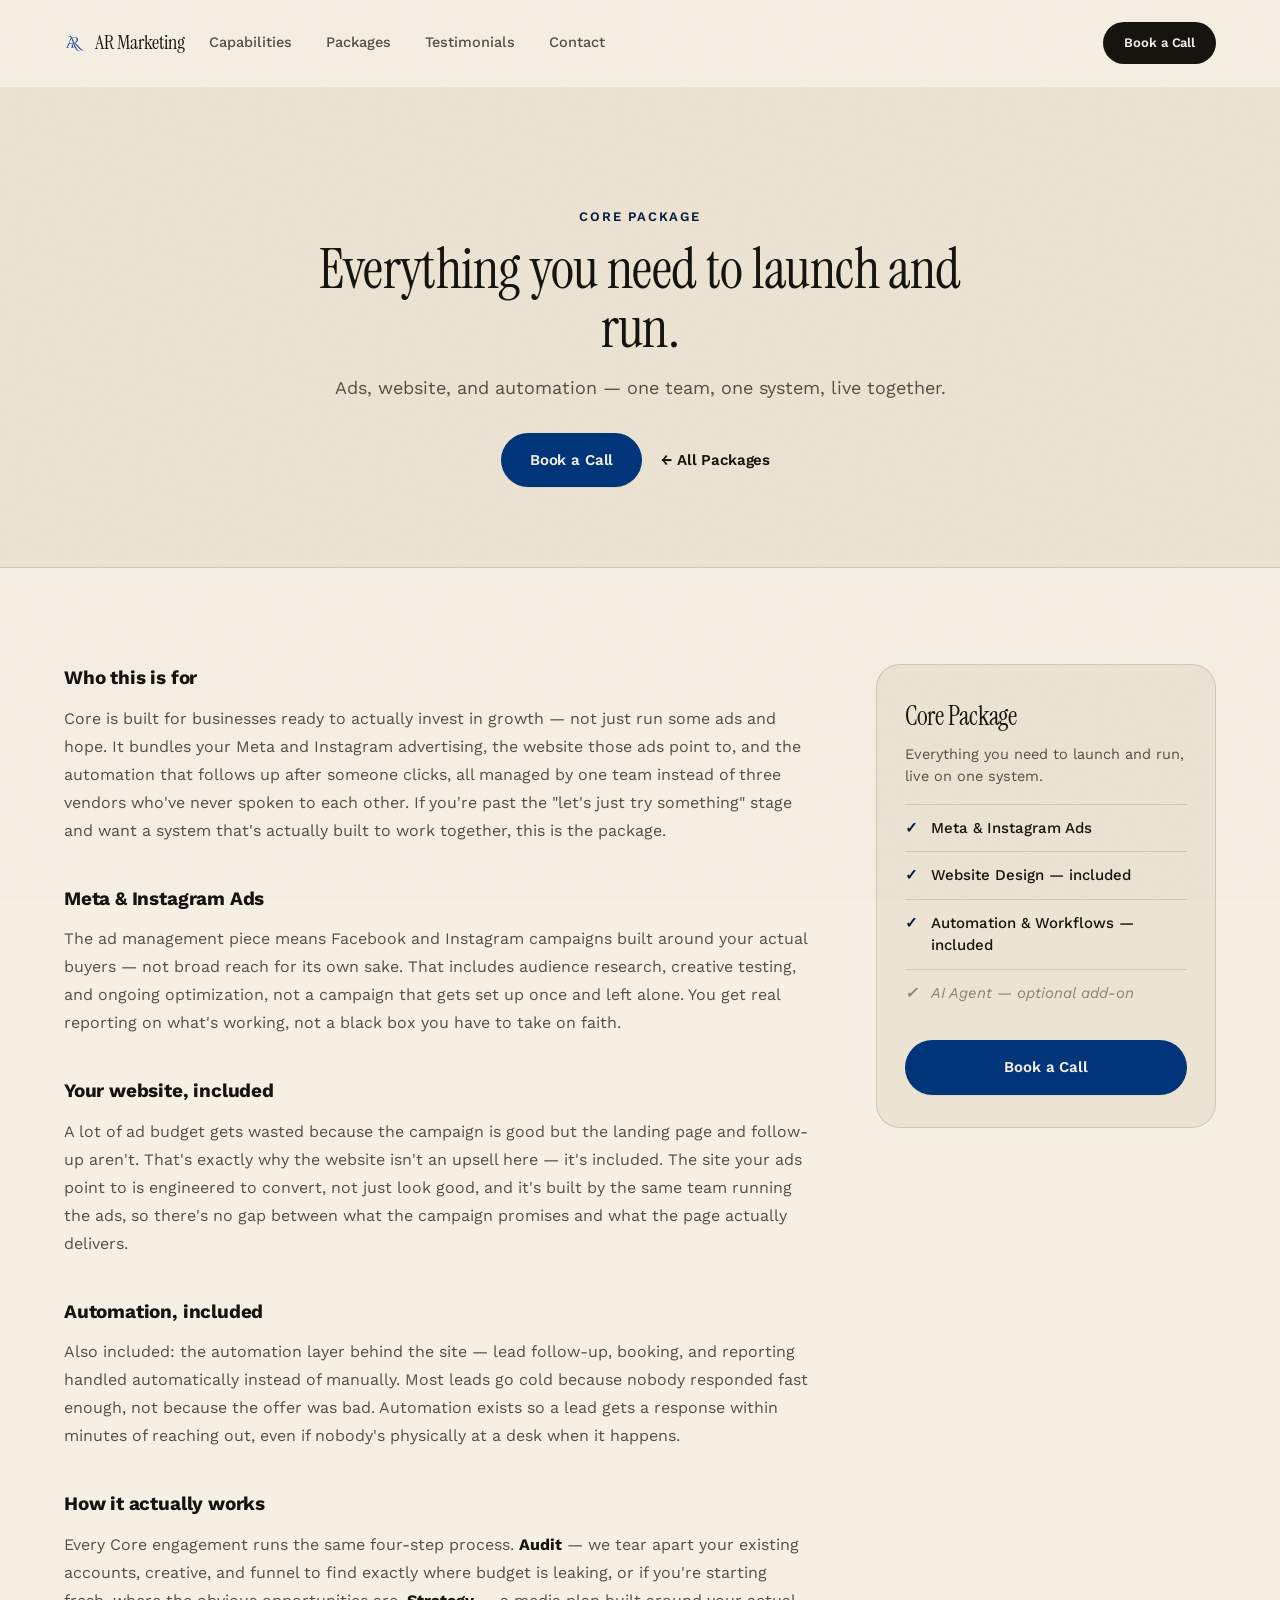
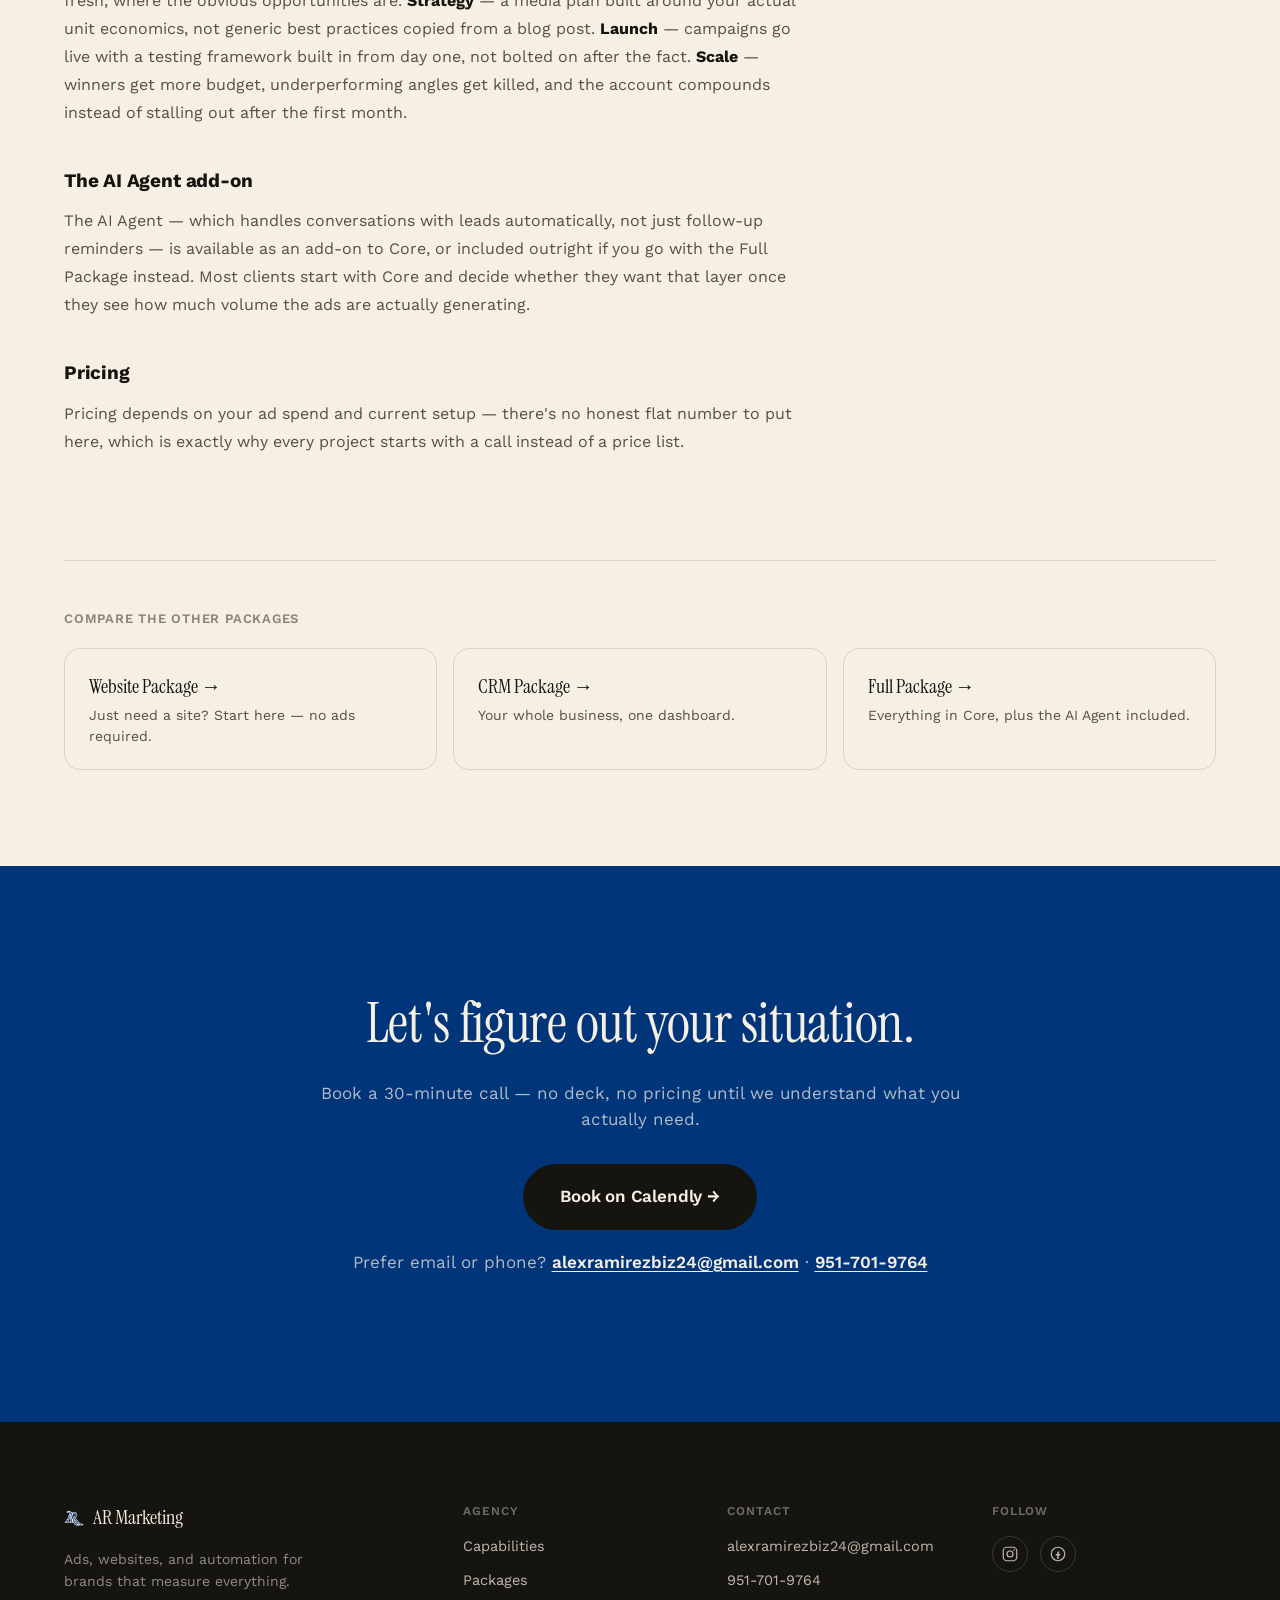
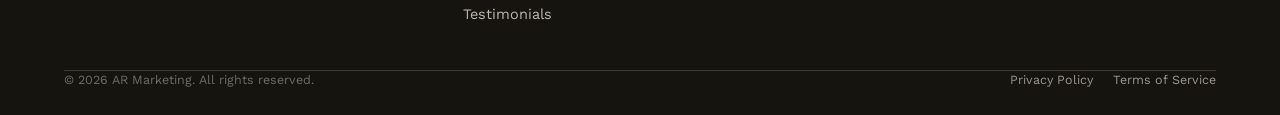
==== commit a6b31fb3: "Add apex->www redirect, security headers, PWA icons, and asset optimization Adds vercel.json for hos" ====
--- a/core-package.html
+++ b/core-package.html
@@ -18,6 +18,7 @@
 <meta property="og:description" content="Meta and Instagram ads, your website, and the automation behind it — all built and managed by one team.">
 <meta property="og:url" content="https://www.armarketingteam.agency/core-package.html">
 <meta property="og:image" content="https://www.armarketingteam.agency/assets/og-image.png">
+<meta property="og:image:alt" content="AR Marketing — Core Package">
 <meta property="og:image:width" content="1200">
 <meta property="og:image:height" content="630">
 
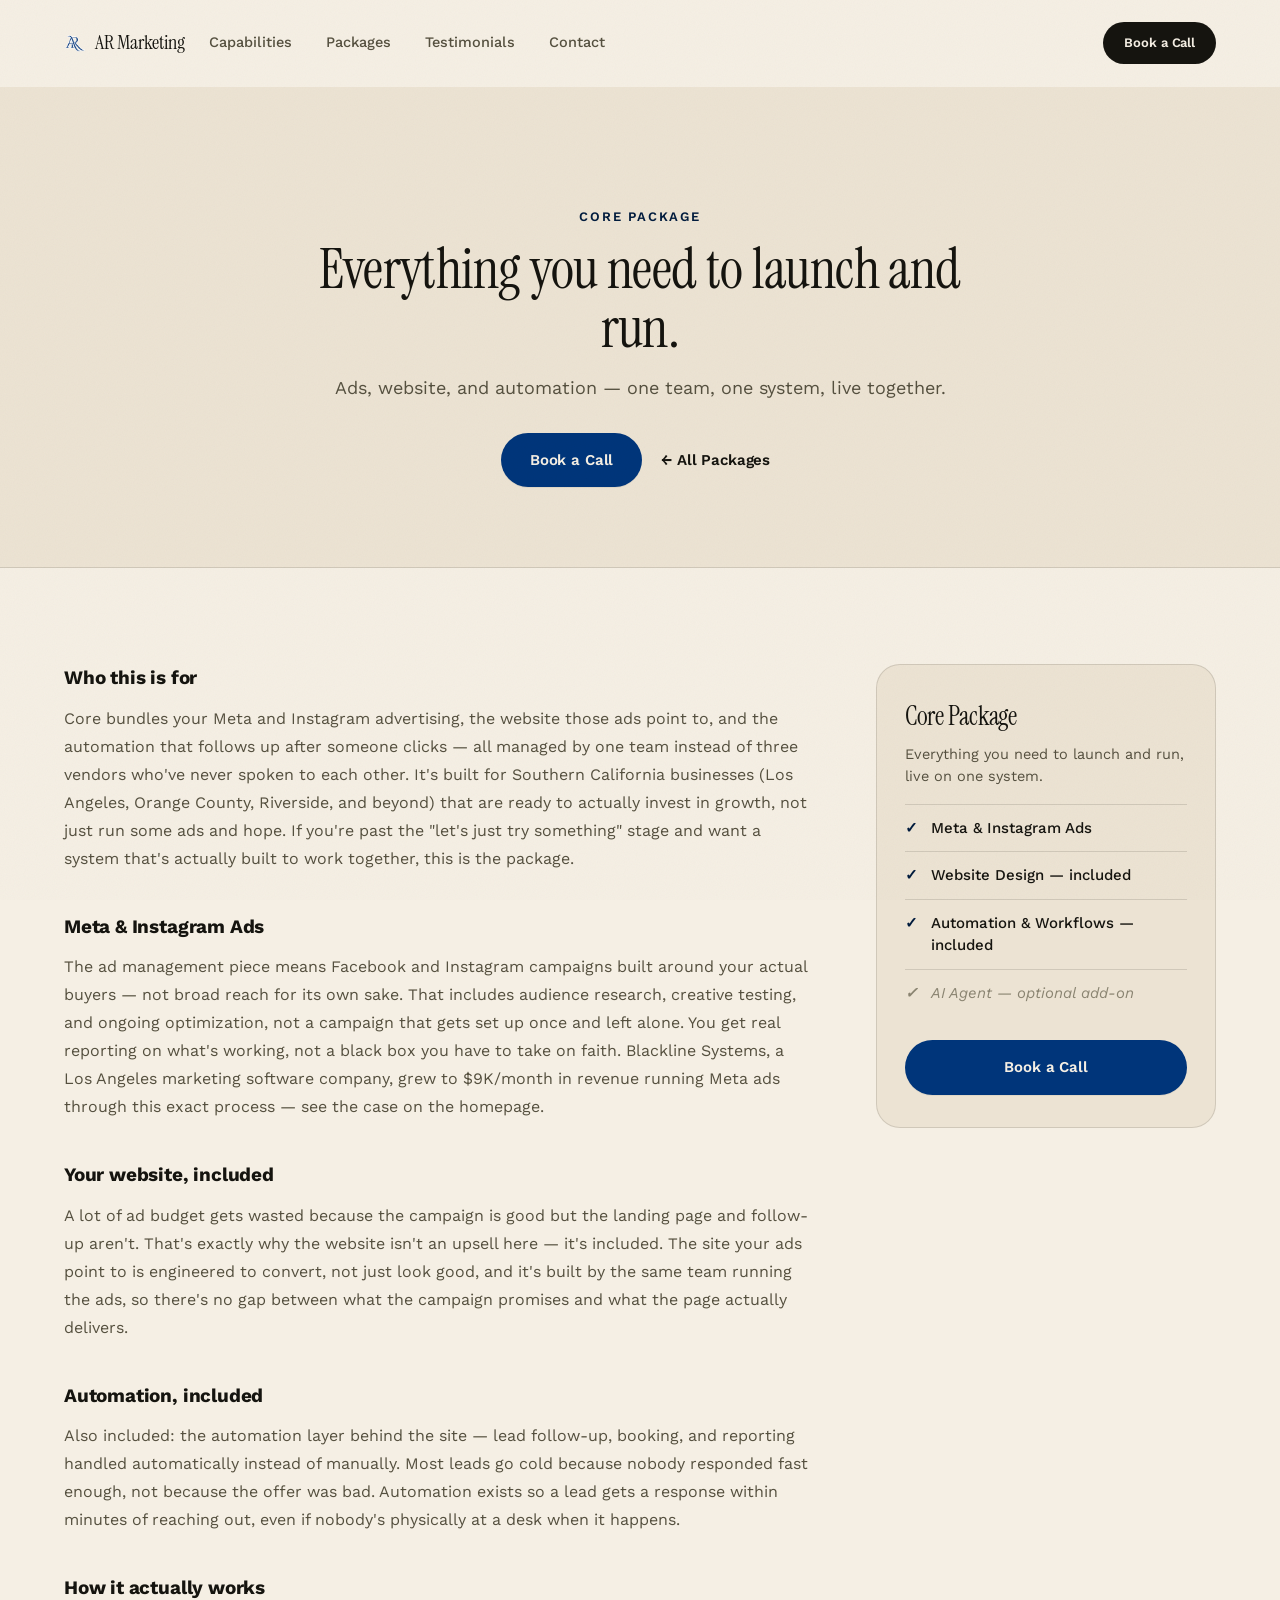
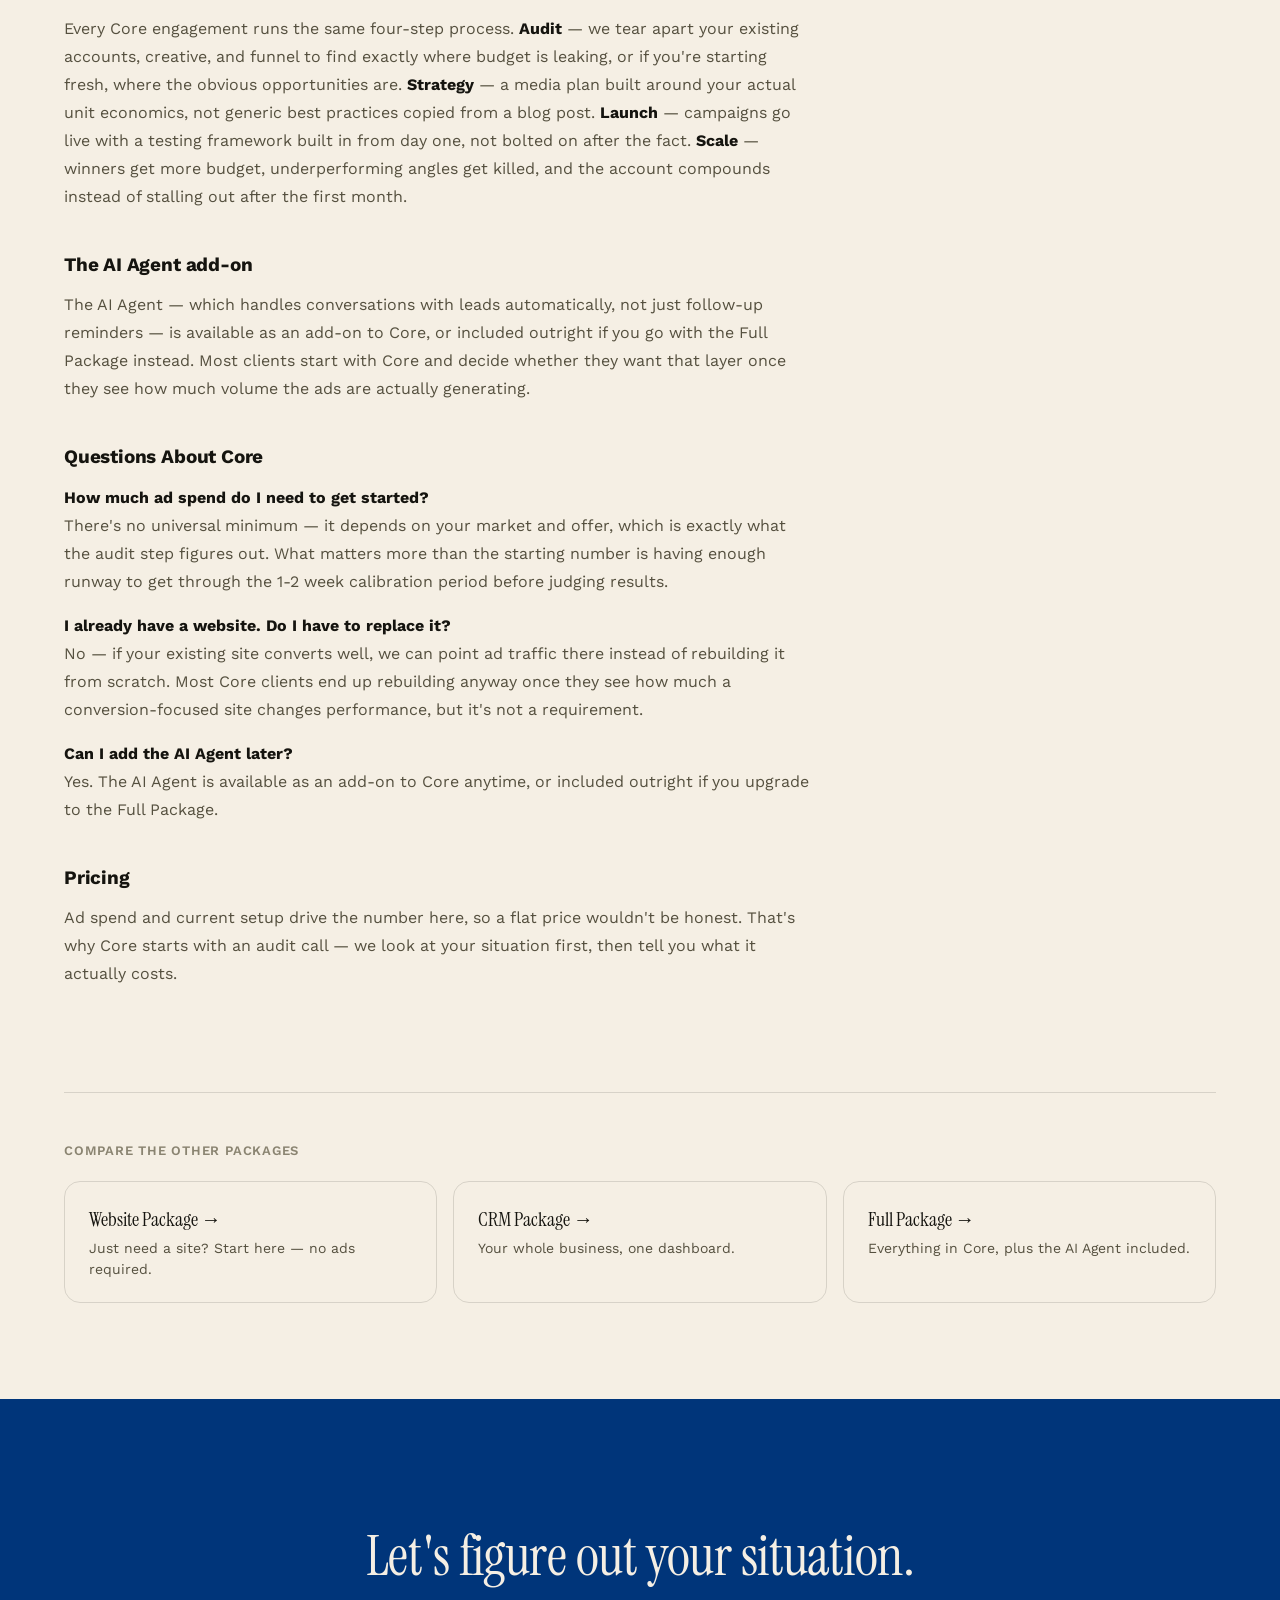
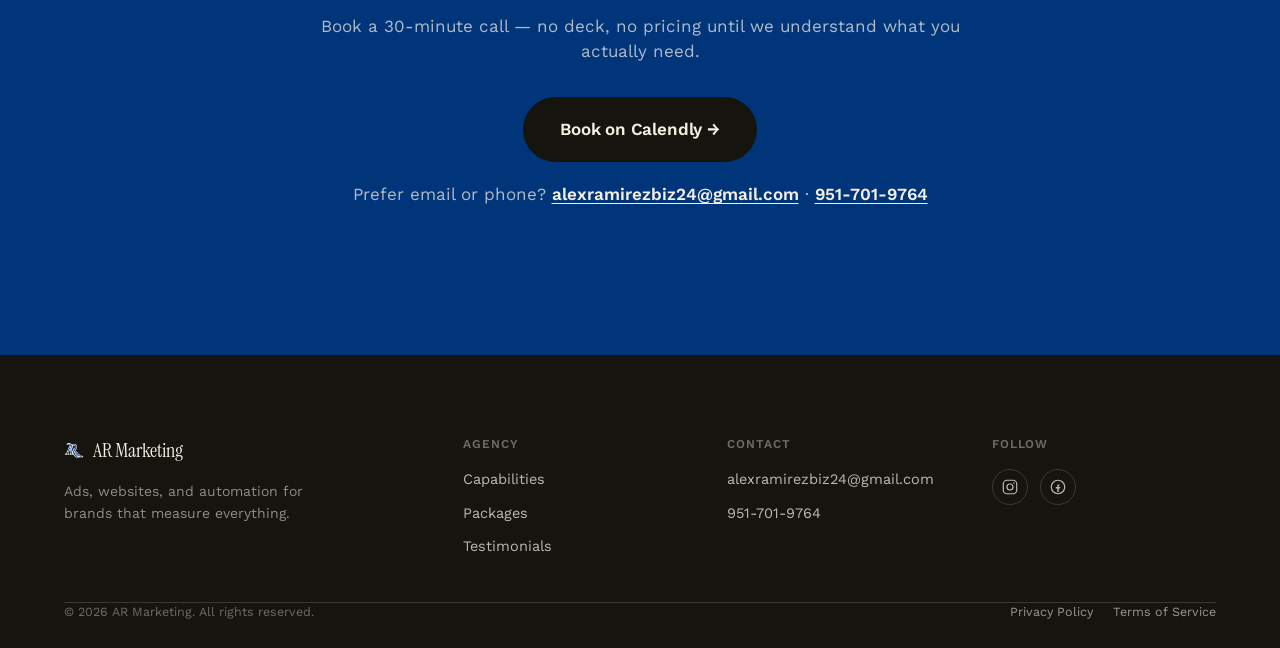
==== commit 8b441408: "Deepen SEO: expand thin package pages, add FAQs, GEO/E-E-A-T signals Addresses findings from full SE" ====
--- a/core-package.html
+++ b/core-package.html
@@ -44,7 +44,40 @@
   "areaServed": {
     "@type": "State",
     "name": "Southern California"
-  }
+  },
+  "dateModified": "2026-07-15"
+}
+</script>
+<script type="application/ld+json">
+{
+  "@context": "https://schema.org",
+  "@type": "FAQPage",
+  "mainEntity": [
+    {
+      "@type": "Question",
+      "name": "How much ad spend do I need to get started with Core?",
+      "acceptedAnswer": {
+        "@type": "Answer",
+        "text": "There's no universal minimum — it depends on your market and offer, which is exactly what the audit step figures out. What matters more than the starting number is having enough runway to get through the 1-2 week calibration period before judging results."
+      }
+    },
+    {
+      "@type": "Question",
+      "name": "I already have a website. Do I have to replace it?",
+      "acceptedAnswer": {
+        "@type": "Answer",
+        "text": "No — if your existing site converts well, we can point ad traffic there instead of rebuilding it from scratch. Most Core clients end up rebuilding anyway once they see how much a conversion-focused site changes performance, but it's not a requirement."
+      }
+    },
+    {
+      "@type": "Question",
+      "name": "Can I add the AI Agent to Core later?",
+      "acceptedAnswer": {
+        "@type": "Answer",
+        "text": "Yes. The AI Agent is available as an add-on to Core anytime, or included outright if you upgrade to the Full Package."
+      }
+    }
+  ]
 }
 </script>
 <script type="application/ld+json">
@@ -120,10 +153,10 @@
     <div class="package-detail__inner">
       <div class="package-detail__prose">
         <h2>Who this is for</h2>
-        <p>Core is built for businesses ready to actually invest in growth — not just run some ads and hope. It bundles your Meta and Instagram advertising, the website those ads point to, and the automation that follows up after someone clicks, all managed by one team instead of three vendors who've never spoken to each other. If you're past the "let's just try something" stage and want a system that's actually built to work together, this is the package.</p>
+        <p>Core bundles your Meta and Instagram advertising, the website those ads point to, and the automation that follows up after someone clicks — all managed by one team instead of three vendors who've never spoken to each other. It's built for Southern California businesses (Los Angeles, Orange County, Riverside, and beyond) that are ready to actually invest in growth, not just run some ads and hope. If you're past the "let's just try something" stage and want a system that's actually built to work together, this is the package.</p>
 
         <h2>Meta &amp; Instagram Ads</h2>
-        <p>The ad management piece means Facebook and Instagram campaigns built around your actual buyers — not broad reach for its own sake. That includes audience research, creative testing, and ongoing optimization, not a campaign that gets set up once and left alone. You get real reporting on what's working, not a black box you have to take on faith.</p>
+        <p>The ad management piece means Facebook and Instagram campaigns built around your actual buyers — not broad reach for its own sake. That includes audience research, creative testing, and ongoing optimization, not a campaign that gets set up once and left alone. You get real reporting on what's working, not a black box you have to take on faith. Blackline Systems, a Los Angeles marketing software company, grew to $9K/month in revenue running Meta ads through this exact process — <a href="index.html#testimonials">see the case on the homepage</a>.</p>
 
         <h2>Your website, included</h2>
         <p>A lot of ad budget gets wasted because the campaign is good but the landing page and follow-up aren't. That's exactly why the website isn't an upsell here — it's included. The site your ads point to is engineered to convert, not just look good, and it's built by the same team running the ads, so there's no gap between what the campaign promises and what the page actually delivers.</p>
@@ -137,8 +170,16 @@
         <h2>The AI Agent add-on</h2>
         <p>The AI Agent — which handles conversations with leads automatically, not just follow-up reminders — is available as an add-on to Core, or included outright if you go with the Full Package instead. Most clients start with Core and decide whether they want that layer once they see how much volume the ads are actually generating.</p>
 
+        <h2>Questions About Core</h2>
+        <p><strong>How much ad spend do I need to get started?</strong><br>
+        There's no universal minimum — it depends on your market and offer, which is exactly what the audit step figures out. What matters more than the starting number is having enough runway to get through the 1-2 week calibration period before judging results.</p>
+        <p><strong>I already have a website. Do I have to replace it?</strong><br>
+        No — if your existing site converts well, we can point ad traffic there instead of rebuilding it from scratch. Most Core clients end up rebuilding anyway once they see how much a conversion-focused site changes performance, but it's not a requirement.</p>
+        <p><strong>Can I add the AI Agent later?</strong><br>
+        Yes. The AI Agent is available as an add-on to Core anytime, or included outright if you upgrade to the Full Package.</p>
+
         <h2>Pricing</h2>
-        <p>Pricing depends on your ad spend and current setup — there's no honest flat number to put here, which is exactly why every project starts with a call instead of a price list.</p>
+        <p>Ad spend and current setup drive the number here, so a flat price wouldn't be honest. That's why Core starts with an audit call — we look at your situation first, then tell you what it actually costs.</p>
       </div>
 
       <aside class="package-summary">
